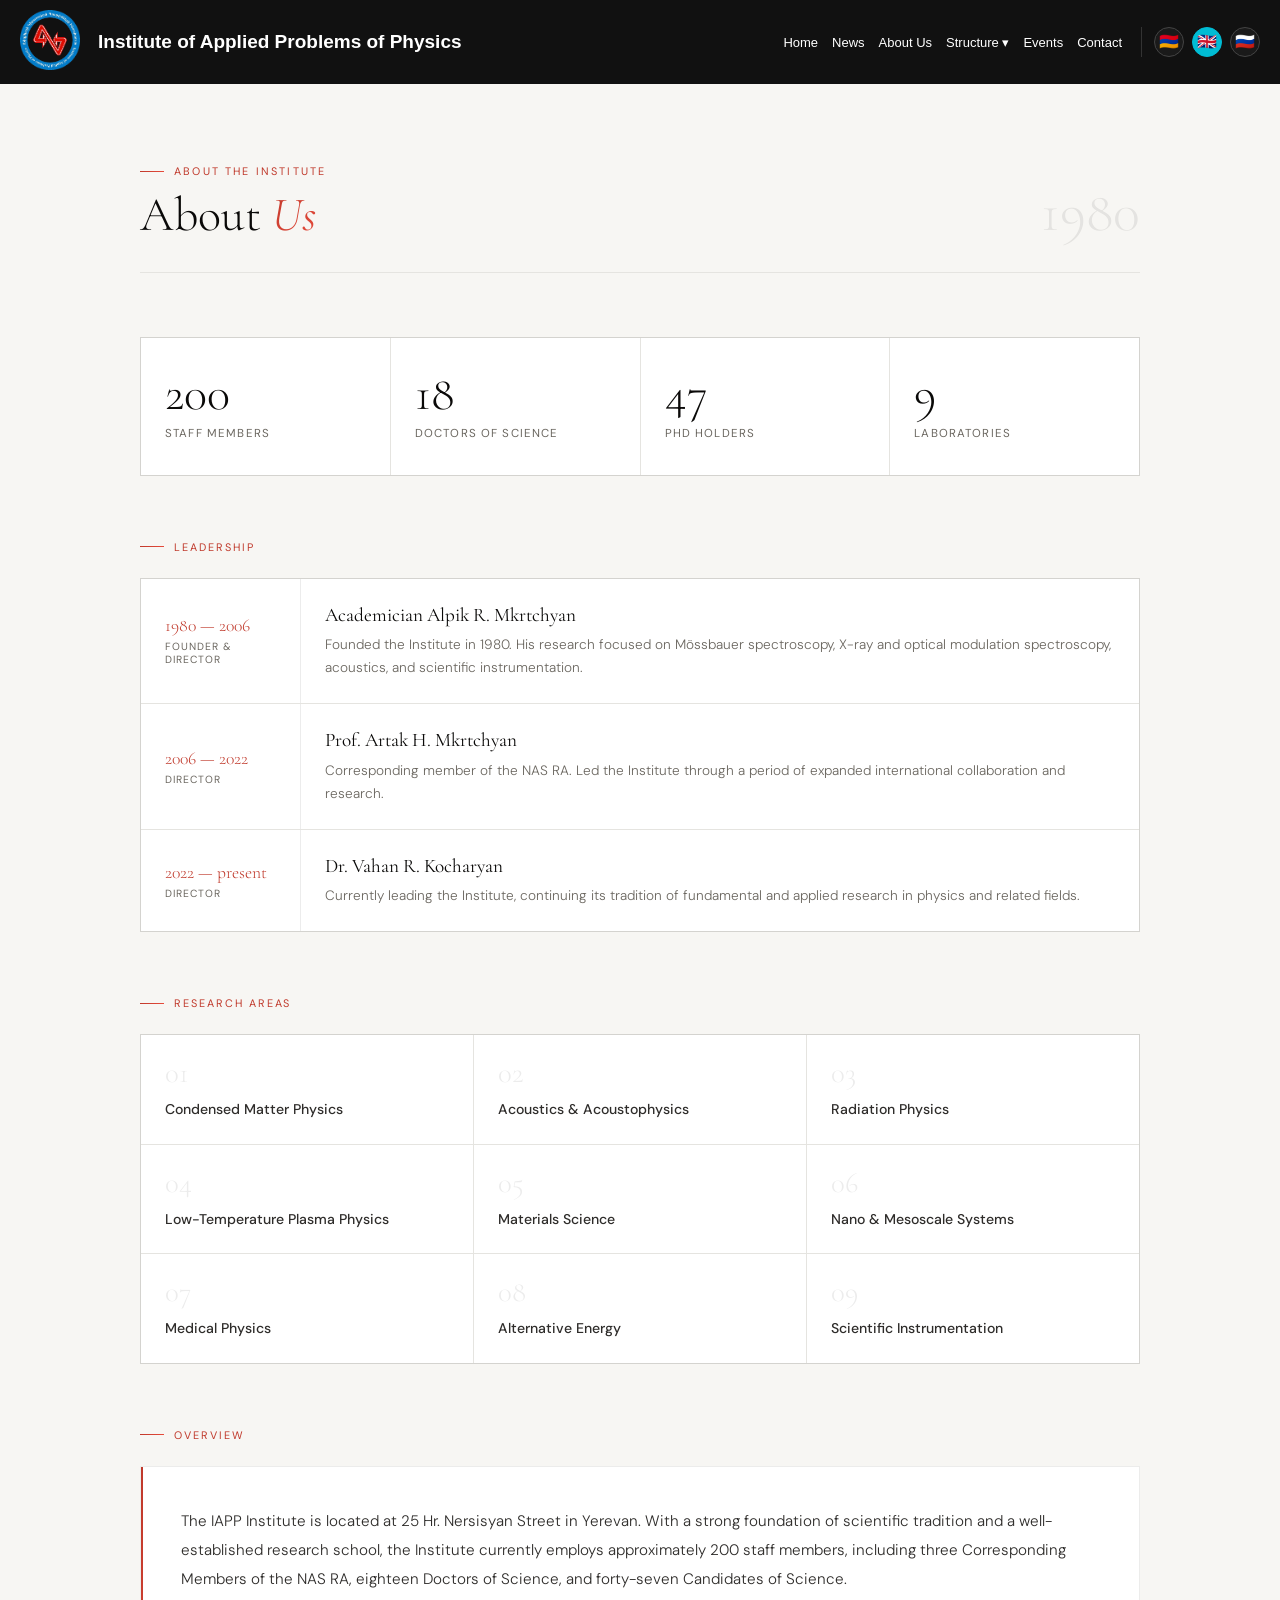
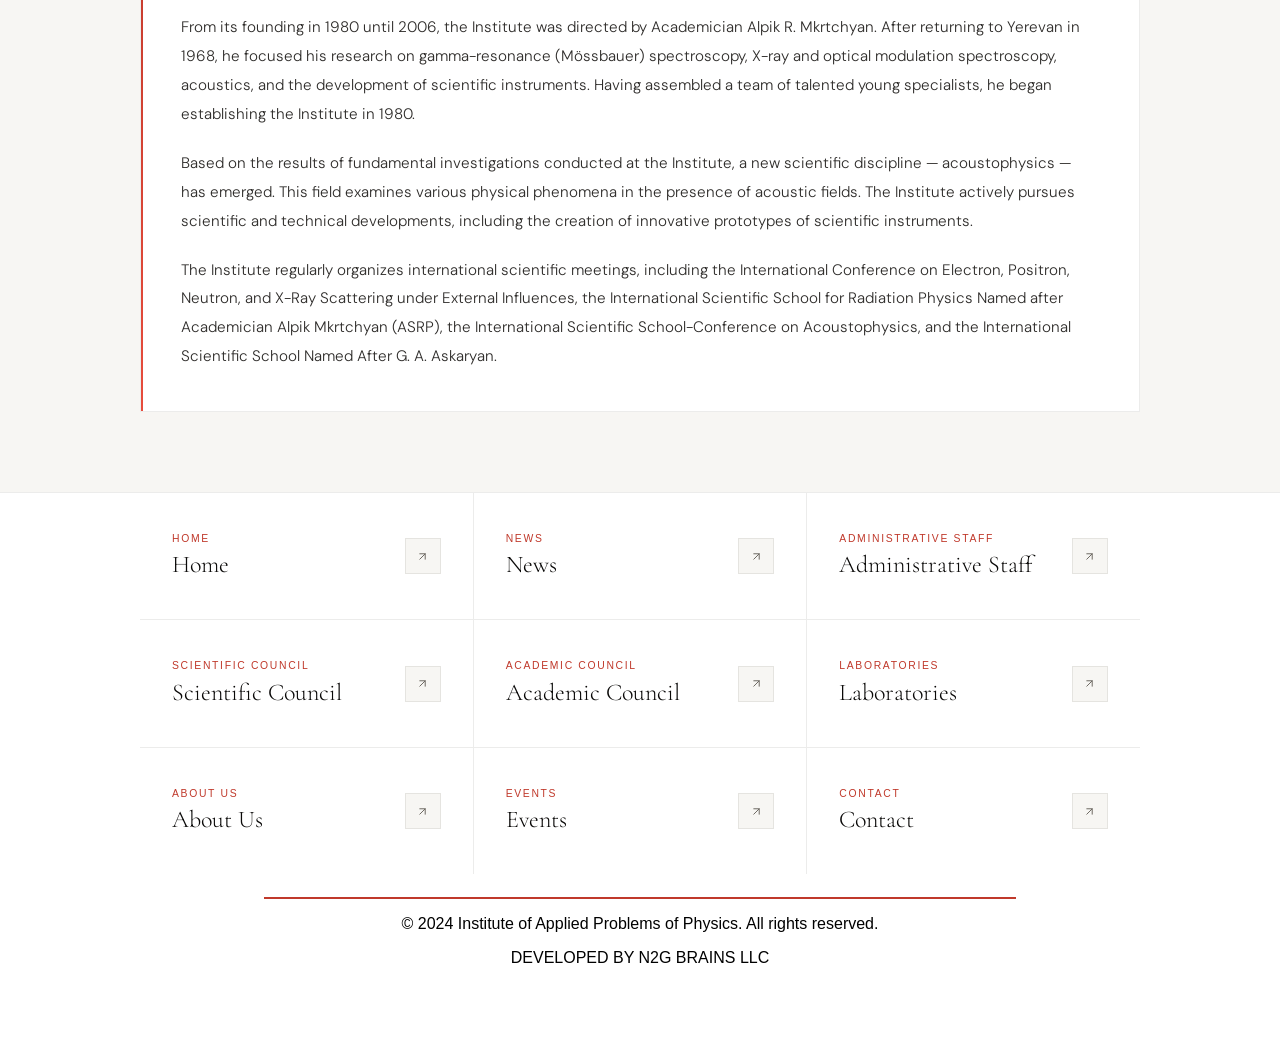
==== about/about.html @ 4bda1616 "Initial project import Made-with: Cursor" ====
<!DOCTYPE html>
<html lang="en">
<head>
    <script defer src="../menu.js"></script>
    <link rel="stylesheet" href="../menu.css">
    <link rel="stylesheet" href="about.css">
    <meta charset="UTF-8">
    <meta name="viewport" content="width=device-width, initial-scale=1.0">
    <meta name="description" content="About the Institute of Applied Problems of Physics: mission, leadership, research areas, and institutional overview.">
    <title>IAPP NAS RA | About</title>
</head>
<body>
    <header class="header">
    <div class="logo"><img src="../logos/logo.png" alt=""></div>
    <h2>Institute of Applied Problems of Physics</h2>
    <div class="menu-toggle" id="menu-toggle">☰</div>

    <nav class="nav" id="nav">
        <a href="../index.html">Home</a>
        <a href="../news/news.html">News</a>
        <a href="#">About Us</a>

        <div class="dropdown">
            <button class="dropbtn">Structure ▾</button>
            <div class="dropdown-content">
                <a href="../pages/admin/admin.html">Administrative Staff</a>
                <a href="../pages/council/council.html">Scientific Council</a>
                <a href="../pages/academic/academic.html">Academic Council</a>
                <a href="../pages/labs/labs.html">Laboratories</a>
            </div>
        </div>

        <a href="../events/events.html">Events</a>
        <a href="../contact/contact.html">Contact</a>
    </nav>
</header>
<div class="margin-fix">
    
</div>

<section class="about-section">
  <div class="about-inner">

    <div class="a-head">
      <div>
        <div class="a-eyebrow"><span>About the Institute</span></div>
        <h1 class="a-title">About <em>Us</em></h1>
      </div>
      <span class="a-founded">1980</span>
    </div>

    <!-- Stats -->
    <div class="a-stats">
      <div class="a-stat">
        <span class="a-stat-num">200</span>
        <span class="a-stat-label">Staff members</span>
      </div>
      <div class="a-stat">
        <span class="a-stat-num">18</span>
        <span class="a-stat-label">Doctors of Science</span>
      </div>
      <div class="a-stat">
        <span class="a-stat-num">47</span>
        <span class="a-stat-label">PhD holders</span>
      </div>
      <div class="a-stat">
        <span class="a-stat-num">9</span>
        <span class="a-stat-label">Laboratories</span>
      </div>
    </div>

    <!-- Timeline -->
    <p class="a-section-label">Leadership</p>
    <div class="a-timeline">
      <div class="a-titem">
        <div class="a-tdate">
          <span class="a-tyears">1980 — 2006</span>
          <span class="a-trole">Founder & Director</span>
        </div>
        <div class="a-tbody">
          <p class="a-tname">Academician Alpik R. Mkrtchyan</p>
          <p class="a-tdesc">Founded the Institute in 1980. His research focused on Mössbauer spectroscopy, X-ray and optical modulation spectroscopy, acoustics, and scientific instrumentation.</p>
        </div>
      </div>
      <div class="a-titem">
        <div class="a-tdate">
          <span class="a-tyears">2006 — 2022</span>
          <span class="a-trole">Director</span>
        </div>
        <div class="a-tbody">
          <p class="a-tname">Prof. Artak H. Mkrtchyan</p>
          <p class="a-tdesc">Corresponding member of the NAS RA. Led the Institute through a period of expanded international collaboration and research.</p>
        </div>
      </div>
      <div class="a-titem">
        <div class="a-tdate">
          <span class="a-tyears">2022 — present</span>
          <span class="a-trole">Director</span>
        </div>
        <div class="a-tbody">
          <p class="a-tname">Dr. Vahan R. Kocharyan</p>
          <p class="a-tdesc">Currently leading the Institute, continuing its tradition of fundamental and applied research in physics and related fields.</p>
        </div>
      </div>
    </div>

    <!-- Research areas -->
    <p class="a-section-label">Research Areas</p>
    <div class="a-research">
      <div class="a-ritem">
        <span class="a-rnum">01</span>
        <p class="a-rname">Condensed Matter Physics</p>
      </div>
      <div class="a-ritem">
        <span class="a-rnum">02</span>
        <p class="a-rname">Acoustics & Acoustophysics</p>
      </div>
      <div class="a-ritem">
        <span class="a-rnum">03</span>
        <p class="a-rname">Radiation Physics</p>
      </div>
      <div class="a-ritem">
        <span class="a-rnum">04</span>
        <p class="a-rname">Low-Temperature Plasma Physics</p>
      </div>
      <div class="a-ritem">
        <span class="a-rnum">05</span>
        <p class="a-rname">Materials Science</p>
      </div>
      <div class="a-ritem">
        <span class="a-rnum">06</span>
        <p class="a-rname">Nano & Mesoscale Systems</p>
      </div>
      <div class="a-ritem">
        <span class="a-rnum">07</span>
        <p class="a-rname">Medical Physics</p>
      </div>
      <div class="a-ritem">
        <span class="a-rnum">08</span>
        <p class="a-rname">Alternative Energy</p>
      </div>
      <div class="a-ritem">
        <span class="a-rnum">09</span>
        <p class="a-rname">Scientific Instrumentation</p>
      </div>
    </div>

    <!-- Text -->
    <p class="a-section-label">Overview</p>
    <div class="a-text-block">
      <p class="a-text">The IAPP Institute is located at 25 Hr. Nersisyan Street in Yerevan. With a strong foundation of scientific tradition and a well-established research school, the Institute currently employs approximately 200 staff members, including three Corresponding Members of the NAS RA, eighteen Doctors of Science, and forty-seven Candidates of Science.</p>
      <p class="a-text">From its founding in 1980 until 2006, the Institute was directed by Academician Alpik R. Mkrtchyan. After returning to Yerevan in 1968, he focused his research on gamma-resonance (Mössbauer) spectroscopy, X-ray and optical modulation spectroscopy, acoustics, and the development of scientific instruments. Having assembled a team of talented young specialists, he began establishing the Institute in 1980.</p>
      <p class="a-text">Based on the results of fundamental investigations conducted at the Institute, a new scientific discipline — acoustophysics — has emerged. This field examines various physical phenomena in the presence of acoustic fields. The Institute actively pursues scientific and technical developments, including the creation of innovative prototypes of scientific instruments.</p>
      <p class="a-text">The Institute regularly organizes international scientific meetings, including the International Conference on Electron, Positron, Neutron, and X-Ray Scattering under External Influences, the International Scientific School for Radiation Physics Named after Academician Alpik Mkrtchyan (ASRP), the International Scientific School-Conference on Acoustophysics, and the International Scientific School Named After G. A. Askaryan.</p>
    </div>

  </div>
</section>

 <div class="h-links" style="margin-bottom: 5px;">
        <div class="h-links-inner">
             <a class="h-link-item" href="../index.html">
                <div>
                    <span class="h-link-label">Main page</span>
                    <span class="h-link-name">Home</span>
                </div>
                <div class="h-link-arrow">
                    <svg viewBox="0 0 24 24">
                        <line x1="7" y1="17" x2="17" y2="7" />
                        <polyline points="7 7 17 7 17 17" />
                    </svg>
                </div>
            </a>
            <a class="h-link-item" href="../news/news.html">
                <div>
                    <span class="h-link-label">Latest news</span>
                    <span class="h-link-name">News</span>
                </div>
                <div class="h-link-arrow">
                    <svg viewBox="0 0 24 24">
                        <line x1="7" y1="17" x2="17" y2="7" />
                        <polyline points="7 7 17 7 17 17" />
                    </svg>
                </div>
            </a>
             <a class="h-link-item" href="../pages/admin/admin.html">
                <div>
                    <span class="h-link-label">Admin Staff</span>
                    <span class="h-link-name">Administration</span>
                </div>
                <div class="h-link-arrow">
                    <svg viewBox="0 0 24 24">
                        <line x1="7" y1="17" x2="17" y2="7" />
                        <polyline points="7 7 17 7 17 17" />
                    </svg>
                </div>
            </a>
             <a class="h-link-item" href="../pages/council/council.html">
                <div>
                    <span class="h-link-label">Scientific Council</span>
                    <span class="h-link-name">Council</span>
                </div>
                <div class="h-link-arrow">
                    <svg viewBox="0 0 24 24">
                        <line x1="7" y1="17" x2="17" y2="7" />
                        <polyline points="7 7 17 7 17 17" />
                    </svg>
                </div>
            </a>
             <a class="h-link-item" href="../pages/academic/academic.html">
                <div>
                    <span class="h-link-label">Academic Council</span>
                    <span class="h-link-name">Academic</span>
                </div>
                <div class="h-link-arrow">
                    <svg viewBox="0 0 24 24">
                        <line x1="7" y1="17" x2="17" y2="7" />
                        <polyline points="7 7 17 7 17 17" />
                    </svg>
                </div>
            </a>
            <a class="h-link-item" href="../pages/labs/labs.html">
                <div>
                    <span class="h-link-label">Our Labs</span>
                    <span class="h-link-name">Laboratories</span>
                </div>
                <div class="h-link-arrow">
                    <svg viewBox="0 0 24 24">
                        <line x1="7" y1="17" x2="17" y2="7" />
                        <polyline points="7 7 17 7 17 17" />
                    </svg>
                </div>
            </a>
            <a class="h-link-item" href="./about.html">
                <div>
                    <span class="h-link-label">Learn more</span>
                    <span class="h-link-name">About Us</span>
                </div>
                <div class="h-link-arrow">
                    <svg viewBox="0 0 24 24">
                        <line x1="7" y1="17" x2="17" y2="7" />
                        <polyline points="7 7 17 7 17 17" />
                    </svg>
                </div>
            </a>
            <a class="h-link-item" href="../events/events.html">
                <div>
                    <span class="h-link-label">Upcoming</span>
                    <span class="h-link-name">Events</span>
                </div>
                <div class="h-link-arrow">
                    <svg viewBox="0 0 24 24">
                        <line x1="7" y1="17" x2="17" y2="7" />
                        <polyline points="7 7 17 7 17 17" />
                    </svg>
                </div>
            </a>
            <a class="h-link-item" href="../contact/contact.html">
                <div>
                    <span class="h-link-label">Get in touch</span>
                    <span class="h-link-name">Contact</span>
                </div>
                <div class="h-link-arrow">
                    <svg viewBox="0 0 24 24">
                        <line x1="7" y1="17" x2="17" y2="7" />
                        <polyline points="7 7 17 7 17 17" />
                    </svg>
                </div>
            </a>
        </div>
    </div>

      <section class="footer-card">
        <div class="red-line"></div>
        <p>© 2024 Institute of Applied Problems of Physics. All rights reserved.</p>
        <p>DEVELOPED BY N2G BRAINS LLC</p>
    </section>
</body>
</html>
---- menu.css ----
* {
    margin: 0;
    padding: 0;
    box-sizing: border-box;
}

body {
    font-family: Arial, sans-serif;
    overflow-x: hidden;
}

.header {
    display: flex;
    align-items: center;
    justify-content: space-between;
    flex-wrap: nowrap;
    background: #111;
    color: white;
    padding: 10px 20px;
    width: 100%;
    position: fixed;
    top: 0;
    z-index: 1000;
}


.logo {
    display: flex;
    align-items: center;
    gap: 10px;
}

.logo img {
    height: 60px;
}

.logo h1 {
    font-size: 18px;
    max-width: 400px;
}

.header h2 {
    margin: 0 18px;
    font-size: 19px;
    line-height: 1.15;
    font-weight: 700;
    flex: 1 1 auto;
    min-width: 0;
    white-space: normal;
    overflow-wrap: anywhere;
    word-break: break-word;
}


.nav {
    display: flex;
    align-items: center;
    justify-content: flex-end;
    flex-shrink: 0;
}

.nav a, .dropbtn {
    color: white;
    text-decoration: none;
    margin: 0 7px;
    padding: 10px 0;
    background: none;
    border: none;
    cursor: pointer;
    font-size: 13px;
    white-space: nowrap;
}

@media (max-width: 1200px) and (min-width: 901px) {
    .header {
        gap: 10px;
    }

    .header h2 {
        font-size: 16px;
        margin: 0 10px;
    }

    .nav {
        flex-wrap: wrap;
        row-gap: 2px;
    }

    .nav a, .dropbtn {
        margin: 0 5px;
        font-size: 12px;
        padding: 8px 0;
    }

    .lang-switcher {
        margin-left: 8px;
        padding-left: 8px;
        gap: 6px;
    }

    .lang-btn {
        width: 28px;
        height: 28px;
        font-size: 14px;
    }
}

.nav a:hover, .dropbtn:hover {
    color: #00bcd4;
}

.lang-switcher {
    display: flex;
    align-items: center;
    gap: 8px;
    margin-left: 12px;
    padding-left: 12px;
    border-left: 1px solid #333;
}

.lang-btn {
    width: 30px;
    height: 30px;
    border-radius: 50%;
    border: 1px solid #444;
    background: #1a1a1a;
    color: #fff;
    display: inline-flex;
    align-items: center;
    justify-content: center;
    font-size: 16px;
    line-height: 1;
    cursor: pointer;
    transition: transform 0.15s ease, border-color 0.15s ease, background 0.15s ease;
}

.lang-btn:hover {
    transform: translateY(-1px);
    border-color: #00bcd4;
}

.lang-btn.active {
    background: #00bcd4;
    border-color: #00bcd4;
}


.dropdown {
    position: relative;
}


.dropdown-content {
    display: none;
    position: absolute;
    top: 100%; /* առանց gap */
    left: 0;
    background: #222;
    min-width: 200px;
    z-index: 999;
    border-radius: 4px;
    overflow: hidden;
}


.dropdown-content a {
    display: block;
    padding: 12px 15px;
    transition: 0.2s;
}

.dropdown-content a:hover {
    background: #333;
}


.dropdown:hover .dropdown-content,
.dropdown:focus-within .dropdown-content,
.dropdown.open .dropdown-content,
.dropdown-content:hover {
    display: block;
}

.dropdown::after {
    content: "";
    position: absolute;
    top: 100%;
    left: 0;
    width: 100%;
    height: 10px;
    pointer-events: none;
}

@media (max-width: 1200px) and (min-width: 901px) {
    .dropdown-content {
        top: calc(100% - 2px);
    }
}


.menu-toggle {
    display: none;
    font-size: 26px;
    cursor: pointer;
}


@media (max-width: 900px) {

    .header {
        flex-direction: column;
        align-items: flex-start;
        flex-wrap: wrap;
    }

    .logo {
        width: 100%;
        justify-content: space-between;
    }

    .logo h1 {
        font-size: 14px;
    }

    .header h2 {
        margin: 8px 0 0;
        width: 100%;
        font-size: 18px;
        white-space: normal;
        overflow: visible;
        text-overflow: initial;
    }

    .menu-toggle {
        display: block;
        margin-top: 10px;
    }

    .nav {
        display: none;
        flex-direction: column;
        width: 100%;
        background: #111;
        align-items: stretch;
    }

    .nav.active {
        display: flex;
    }

    .nav a {
        width: 100%;
        padding: 15px;
        border-top: 1px solid #333;
        margin: 0;
    }

    .lang-switcher {
        margin: 8px 0 12px;
        padding: 10px 15px 0;
        border-left: none;
        border-top: 1px solid #333;
        width: 100%;
        justify-content: flex-start;
    }

    .dropdown:hover .dropdown-content {
  display: block;
}

    .dropdown .dropdown-content {
        position: static;
        width: 100%;
        min-width: 0;
        border-radius: 0;
    }

    .dropdown {
        width: 100%;
        margin: 0;
        padding: 0;
    }

    .dropdown .dropbtn {
        display: block;
        width: 100%;
        text-align: left;
        padding: 15px;
        margin: 0;
        border-top: 1px solid #333;
        box-sizing: border-box;
        justify-content: flex-start;
        padding-left: 15px;
    }

    .dropdown-content a {
        margin: 0;
        padding: 12px 15px;
        box-sizing: border-box;
    }

    .dropdown.open .dropbtn {
        color: #00bcd4;
    }

    .dropdown::after {
        display: none;
    }
}


section {
    padding: 40px;
}

h1 {
    font-size: 28px;
}


:root {
  --white: #ffffff;
  --border: #e5e5e5;
  --red: #c0392b;
  --red-2: #e74c3c;
  --ink: #222;
  --ink-muted: #777;
  --bg: #fafafa;
}


.h-links {
  background: var(--white);
  border-top: 1px solid var(--border);
  padding: 0 2rem;
}

.h-links-inner {
  max-width: 1000px;
  margin: 0 auto;
  display: grid;
  grid-template-columns: repeat(3, 1fr);
  gap: 1px;
  background: var(--border);
}

.h-link-item {
  background: var(--white);
  padding: 2.5rem 2rem;
  text-decoration: none;
  display: flex;
  align-items: center;
  justify-content: space-between;
  position: relative;
  overflow: hidden;
  transition: background 0.2s;
}

.h-link-item:hover { background: #fdfcfc; }

.h-link-item::before {
  content: '';
  position: absolute;
  bottom: 0;
  left: 0;
  right: 0;
  height: 2px;
  background: linear-gradient(90deg, var(--red), var(--red-2));
  transform: scaleX(0);
  transform-origin: left;
  transition: transform 0.35s cubic-bezier(0.4,0,0.2,1);
}

.h-link-item:hover::before { transform: scaleX(1); }

.h-link-label {
  font-size: 0.65rem;
  letter-spacing: 0.16em;
  text-transform: uppercase;
  color: var(--red);
  display: block;
  margin-bottom: 0.4rem;
}

.h-link-name {
  font-family: 'Cormorant Garamond', serif;
  font-size: 1.5rem;
  font-weight: 300;
  color: var(--ink);
}

.h-link-arrow {
  width: 36px;
  height: 36px;
  border: 1px solid var(--border);
  display: flex;
  align-items: center;
  justify-content: center;
  flex-shrink: 0;
  transition: all 0.2s;
  background: var(--bg);
}

.h-link-arrow svg {
  width: 13px;
  height: 13px;
  stroke: var(--ink-muted);
  fill: none;
  stroke-width: 1.8;
  stroke-linecap: round;
  stroke-linejoin: round;
  transition: all 0.2s;
}

.h-link-item:hover .h-link-arrow {
  border-color: rgba(192,57,43,0.3);
  background: rgba(192,57,43,0.05);
}

.h-link-item:hover .h-link-arrow svg {
  stroke: var(--red);
  transform: translate(2px, -2px);
}

@media (max-width: 750px) {
  .h-hero { height: 80vh; }
  .h-hero-content { padding: 2.5rem 1.5rem; }
  .h-stats { grid-template-columns: repeat(2, 1fr); }
  .h-news { padding: 3rem 1.25rem; }
  .h-news-grid { grid-template-columns: 1fr; }
  .h-links { padding: 0 1.25rem; }
  .h-links-inner { grid-template-columns: 1fr; }
  .h-section-head { flex-direction: column; align-items: flex-start; gap: 0.75rem; }
}


.footer-card {
    width: 60%;
    height: 5vh;
    margin: 12px 0 120px 20% !important;
    padding: 8px;
}

.footer-card .red-line {
    height: 2px;
    background-color: #c0392b;
    margin: 3px 0;
}

.footer-card p {
    margin: 16px 0;
    text-align: center;
}

img,
video {
    max-width: 100%;
    height: auto;
}

@media (max-width: 900px) {
    .footer-card {
        width: calc(100% - 2rem);
        height: auto;
        margin: 12px 1rem 80px !important;
        padding: 8px 4px;
    }
}
---- about/about.css ----
@import url('https://fonts.googleapis.com/css2?family=Cormorant+Garamond:ital,wght@0,300;0,500;1,300&family=DM+Sans:wght@300;400;500&display=swap');

*, *::before, *::after { box-sizing: border-box; margin: 0; padding: 0; }

:root {
  --bg: #f7f6f3;
  --white: #ffffff;
  --ink: #0a0908;
  --ink-soft: #2e2c2a;
  --ink-muted: #6b6760;
  --red: #c0392b;
  --red-2: #e74c3c;
  --border: rgba(15,14,12,0.08);
}

.about-section {
  font-family: 'DM Sans', sans-serif;
  background: var(--bg);
  min-height: calc(100vh - 60px);
  padding: 5rem 2rem;
}

.about-inner {
  max-width: 1000px;
  margin: 0 auto;
}

/* ── header ── */
.a-head {
  display: flex;
  align-items: flex-end;
  justify-content: space-between;
  gap: 2rem;
  margin-bottom: 4rem;
  padding-bottom: 2rem;
  border-bottom: 1px solid var(--border);
}

.a-eyebrow {
  display: flex;
  align-items: center;
  gap: 10px;
  margin-bottom: 0.75rem;
}

.a-eyebrow::before {
  content: '';
  width: 24px;
  height: 1px;
  background: linear-gradient(90deg, var(--red), var(--red-2));
  display: block;
}

.a-eyebrow span {
  font-size: 0.68rem;
  letter-spacing: 0.2em;
  text-transform: uppercase;
  color: var(--red);
}

.a-title {
  font-family: 'Cormorant Garamond', serif;
  font-size: clamp(2rem, 4vw, 3rem);
  font-weight: 300;
  color: var(--ink);
  line-height: 1.05;
}

.a-title em {
  font-style: italic;
  background: linear-gradient(135deg, var(--red), var(--red-2));
  -webkit-background-clip: text;
  -webkit-text-fill-color: transparent;
  background-clip: text;
}

.a-founded {
  font-family: 'Cormorant Garamond', serif;
  font-size: 3.5rem;
  font-weight: 300;
  color: rgba(15,14,12,0.08);
  line-height: 1;
  white-space: nowrap;
}

/* ── stats ── */
.a-stats {
  display: grid;
  grid-template-columns: repeat(4, 1fr);
  gap: 1px;
  background: var(--border);
  border: 1px solid var(--border);
  margin-bottom: 4rem;
}

.a-stat {
  background: var(--white);
  padding: 2rem 1.5rem;
  position: relative;
  overflow: hidden;
  transition: background 0.2s;
}

.a-stat:hover { background: #fdfcfc; }

.a-stat::before {
  content: '';
  position: absolute;
  top: 0;
  left: 0;
  right: 0;
  height: 2px;
  background: linear-gradient(90deg, var(--red), var(--red-2));
  transform: scaleX(0);
  transform-origin: left;
  transition: transform 0.35s cubic-bezier(0.4,0,0.2,1);
}

.a-stat:hover::before { transform: scaleX(1); }

.a-stat-num {
  font-family: 'Cormorant Garamond', serif;
  font-size: 3rem;
  font-weight: 300;
  color: var(--ink);
  line-height: 1;
  margin-bottom: 0.5rem;
  display: block;
}

.a-stat-label {
  font-size: 0.72rem;
  letter-spacing: 0.1em;
  text-transform: uppercase;
  color: var(--ink-muted);
  font-weight: 400;
  line-height: 1.4;
  display: block;
}

/* ── timeline ── */
.a-section-label {
  font-size: 0.68rem;
  letter-spacing: 0.18em;
  text-transform: uppercase;
  color: var(--red);
  margin-bottom: 1.5rem;
  display: flex;
  align-items: center;
  gap: 10px;
}

.a-section-label::before {
  content: '';
  width: 24px;
  height: 1px;
  background: linear-gradient(90deg, var(--red), var(--red-2));
  display: block;
}

.a-timeline {
  display: flex;
  flex-direction: column;
  gap: 1px;
  background: var(--border);
  border: 1px solid var(--border);
  margin-bottom: 4rem;
}

.a-titem {
  background: var(--white);
  display: grid;
  grid-template-columns: 160px 1fr;
  gap: 0;
  position: relative;
  transition: background 0.2s;
}

.a-titem:hover { background: #fdfcfc; }

.a-titem::before {
  content: '';
  position: absolute;
  top: 0;
  left: 0;
  width: 2px;
  height: 100%;
  background: linear-gradient(180deg, var(--red), var(--red-2));
  transform: scaleY(0);
  transform-origin: top;
  transition: transform 0.3s cubic-bezier(0.4,0,0.2,1);
}

.a-titem:hover::before { transform: scaleY(1); }

.a-tdate {
  padding: 1.5rem;
  border-right: 1px solid var(--border);
  display: flex;
  flex-direction: column;
  justify-content: center;
}

.a-tyears {
  font-family: 'Cormorant Garamond', serif;
  font-size: 1.1rem;
  font-weight: 300;
  color: var(--red);
  display: block;
  margin-bottom: 0.25rem;
}

.a-trole {
  font-size: 0.65rem;
  letter-spacing: 0.1em;
  text-transform: uppercase;
  color: var(--ink-muted);
}

.a-tbody {
  padding: 1.5rem;
  display: flex;
  flex-direction: column;
  justify-content: center;
}

.a-tname {
  font-family: 'Cormorant Garamond', serif;
  font-size: 1.2rem;
  font-weight: 400;
  color: var(--ink);
  margin-bottom: 0.4rem;
}

.a-tdesc {
  font-size: 0.85rem;
  color: var(--ink-muted);
  line-height: 1.7;
  font-weight: 300;
}

/* ── research areas ── */
.a-research {
  display: grid;
  grid-template-columns: repeat(3, 1fr);
  gap: 1px;
  background: var(--border);
  border: 1px solid var(--border);
  margin-bottom: 4rem;
}

.a-ritem {
  background: var(--white);
  padding: 1.5rem;
  position: relative;
  overflow: hidden;
  transition: background 0.2s;
}

.a-ritem:hover { background: #fdfcfc; }

.a-ritem::before {
  content: '';
  position: absolute;
  top: 0;
  left: 0;
  right: 0;
  height: 2px;
  background: linear-gradient(90deg, var(--red), var(--red-2));
  transform: scaleX(0);
  transform-origin: left;
  transition: transform 0.3s cubic-bezier(0.4,0,0.2,1);
}

.a-ritem:hover::before { transform: scaleX(1); }

.a-rnum {
  font-family: 'Cormorant Garamond', serif;
  font-size: 1.8rem;
  font-weight: 300;
  color: rgba(15,14,12,0.08);
  line-height: 1;
  margin-bottom: 0.75rem;
  display: block;
  transition: color 0.25s;
}

.a-ritem:hover .a-rnum { color: rgba(192,57,43,0.12); }

.a-rname {
  font-size: 0.88rem;
  font-weight: 500;
  color: var(--ink-soft);
  line-height: 1.4;
}

/* ── about text ── */
.a-text-block {
  background: var(--white);
  border: 1px solid var(--border);
  padding: 2.5rem;
  position: relative;
}

.a-text-block::before {
  content: '';
  position: absolute;
  top: 0;
  left: 0;
  width: 2px;
  height: 100%;
  background: linear-gradient(180deg, var(--red), var(--red-2));
}

.a-text {
  font-size: 0.95rem;
  color: var(--ink-soft);
  line-height: 1.9;
  font-weight: 300;
}

.a-text + .a-text { margin-top: 1.25rem; }

/* ── responsive ── */
@media (max-width: 750px) {
  .about-section { padding: 3rem 1.25rem; }
  .a-head { flex-direction: column; align-items: flex-start; gap: 0.5rem; }
  .a-founded { font-size: 2.5rem; }
  .a-stats { grid-template-columns: repeat(2, 1fr); }
  .a-research { grid-template-columns: repeat(2, 1fr); }
  .a-titem { grid-template-columns: 120px 1fr; }
  .a-text-block { padding: 1.5rem; }
}

@media (max-width: 480px) {
  .a-stats { grid-template-columns: repeat(2, 1fr); }
  .a-research { grid-template-columns: 1fr; }
  .a-titem { grid-template-columns: 1fr; }
  .a-tdate { border-right: none; border-bottom: 1px solid var(--border); }
}
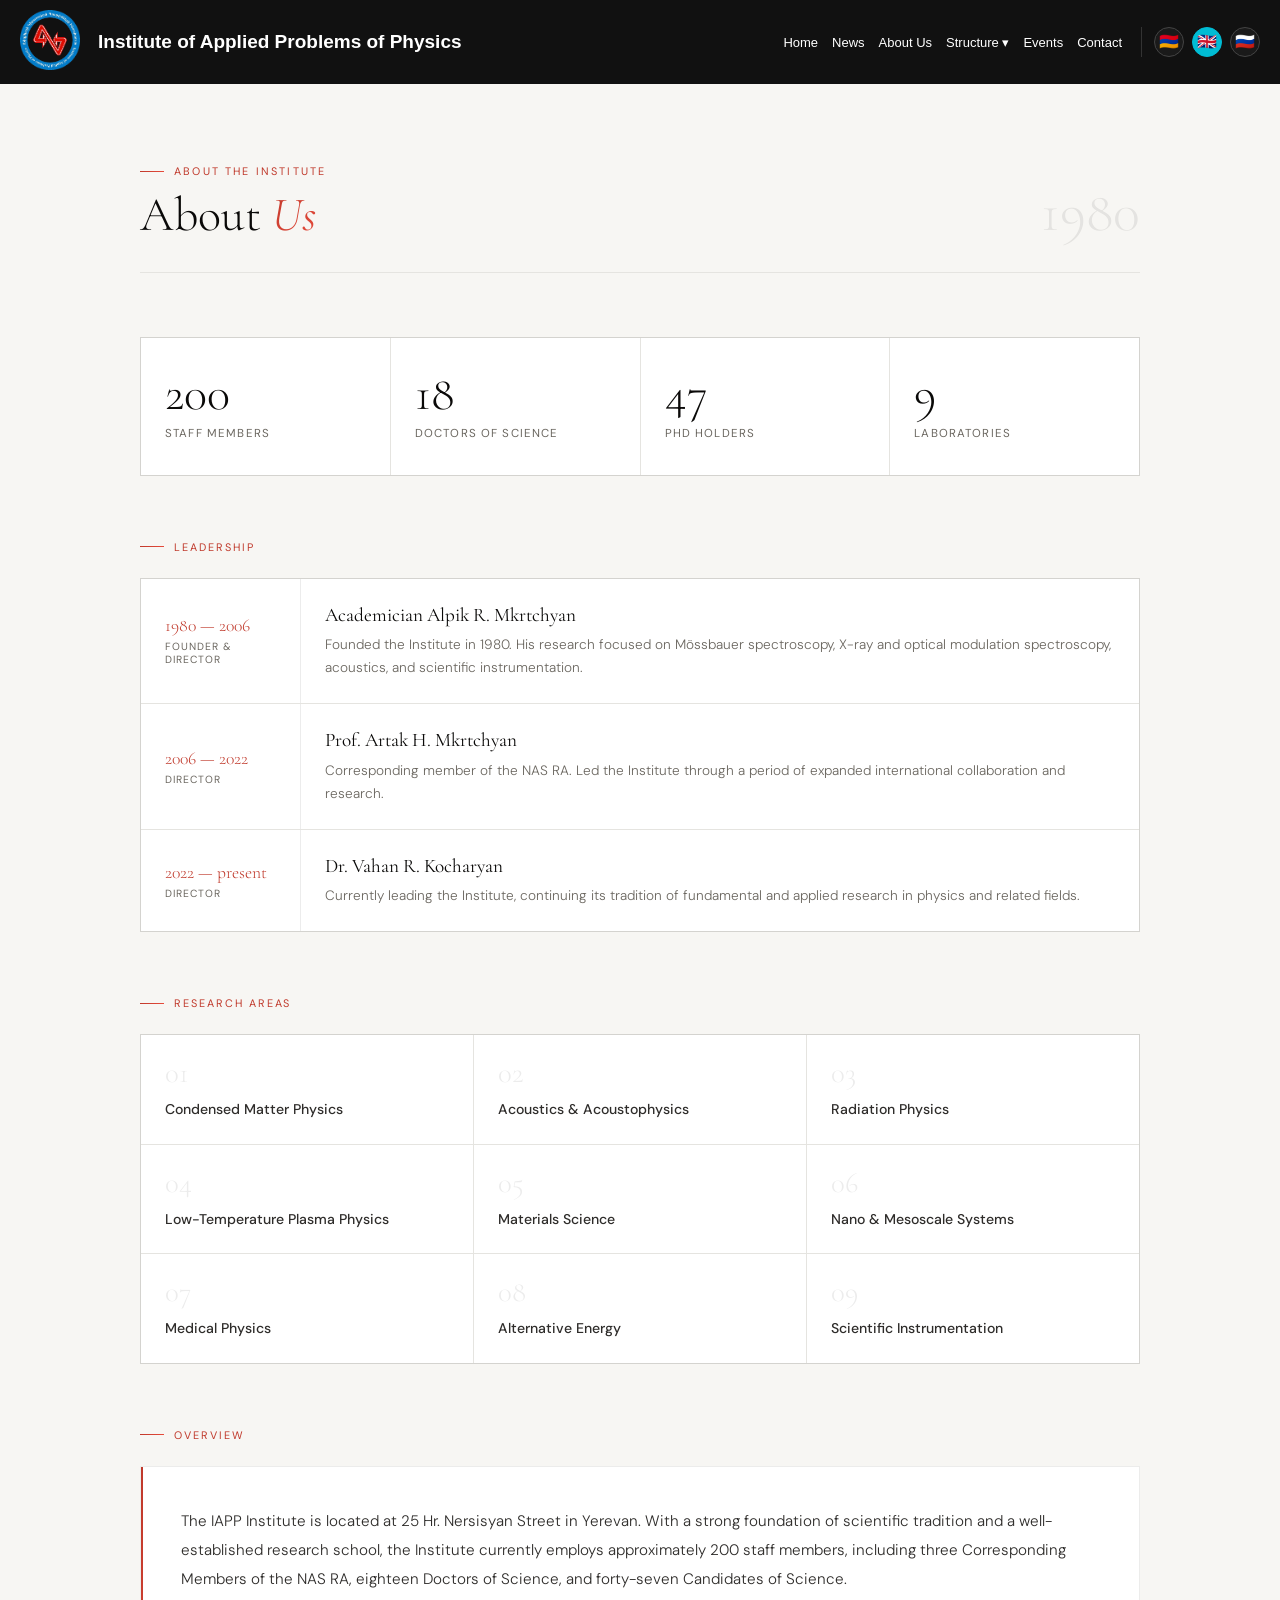
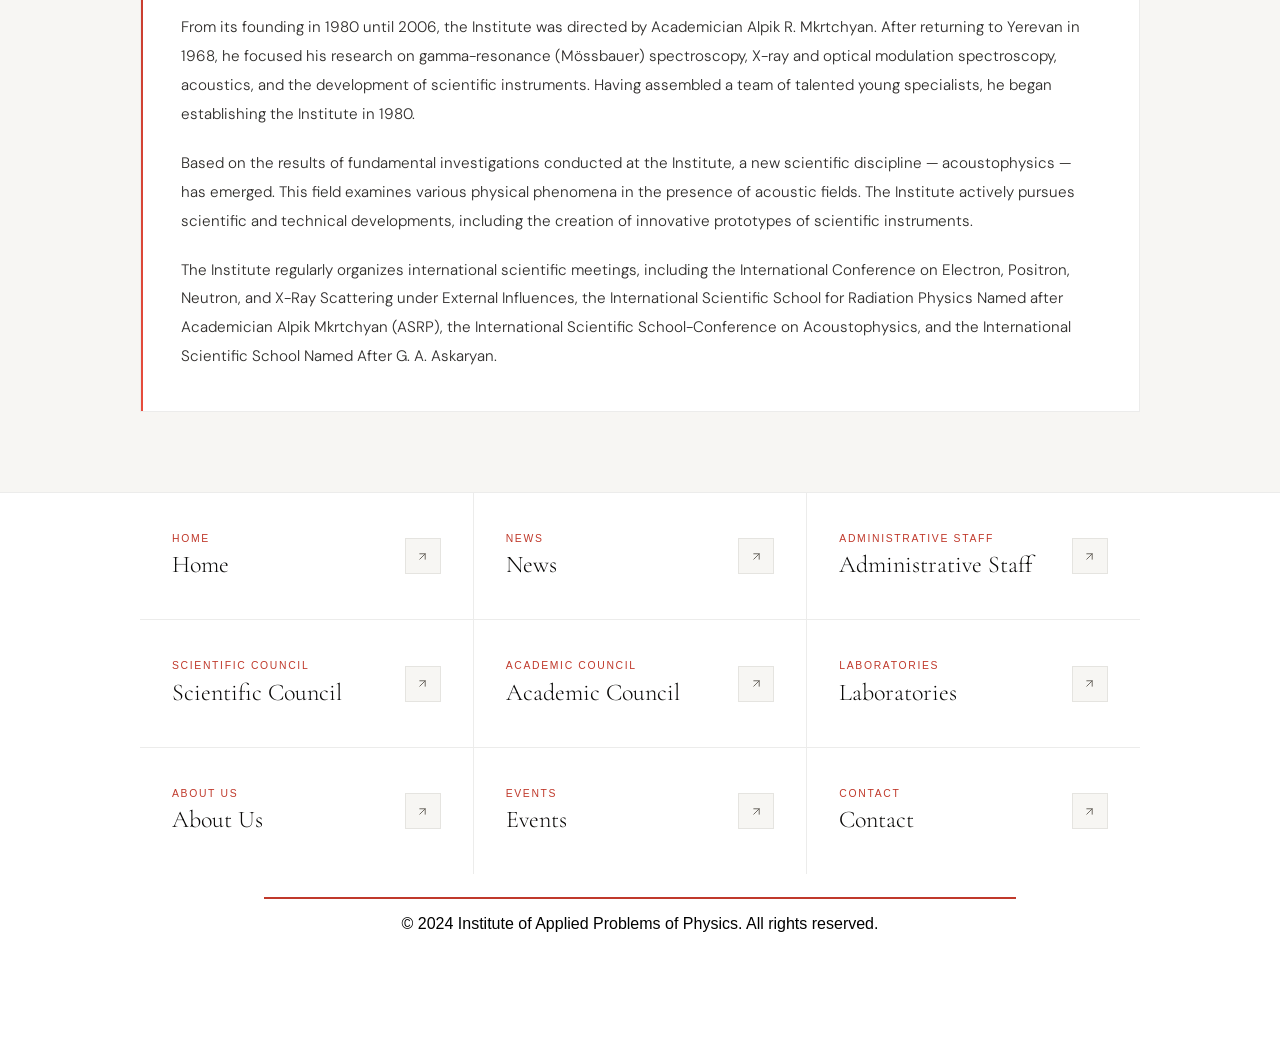
==== commit 00eab085: "Remove legacy developer credit from all page footers Made-with: Cursor" ====
--- a/about/about.html
+++ b/about/about.html
@@ -273,7 +273,6 @@
       <section class="footer-card">
         <div class="red-line"></div>
         <p>© 2024 Institute of Applied Problems of Physics. All rights reserved.</p>
-        <p>DEVELOPED BY N2G BRAINS LLC</p>
     </section>
 </body>
 </html>
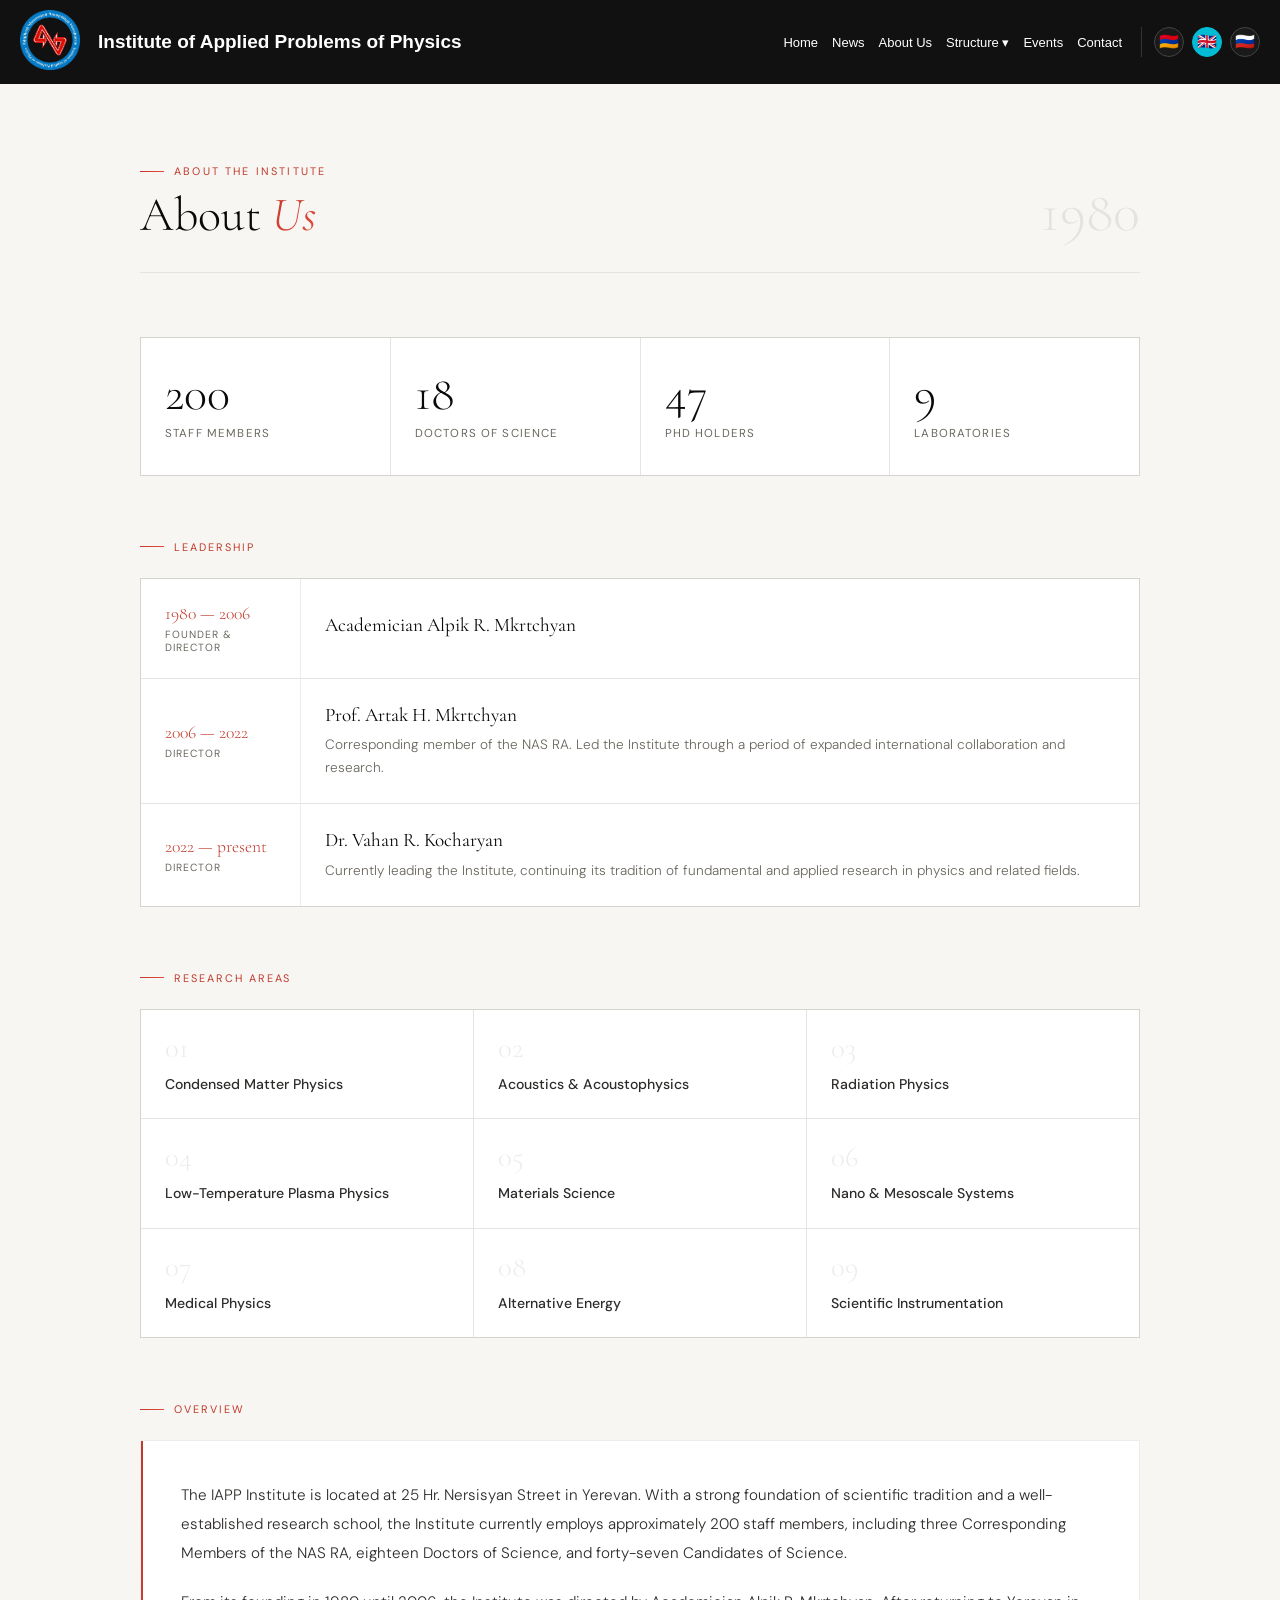
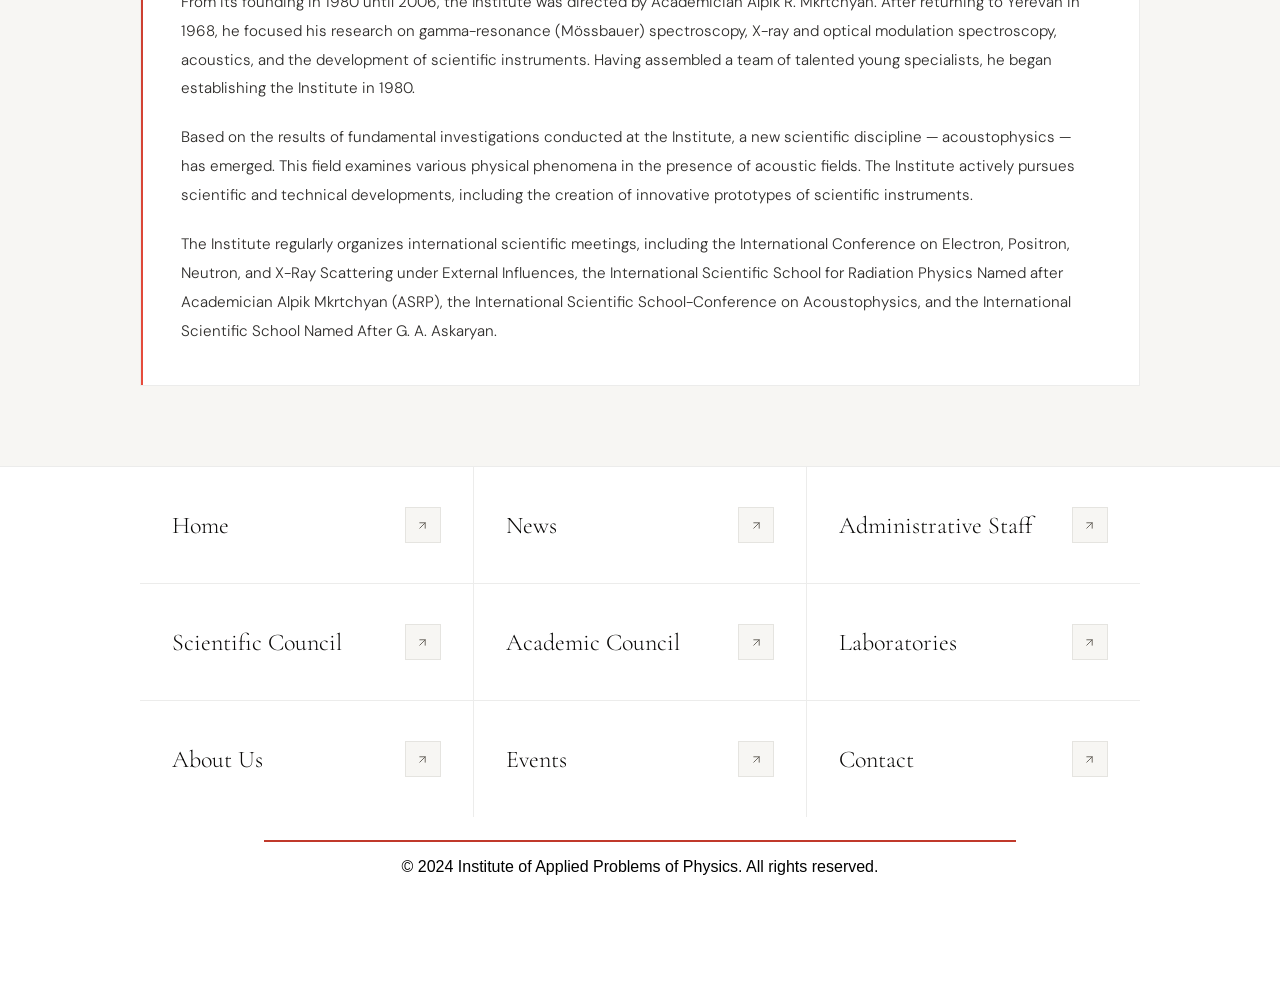
==== commit 80f7fb73: "Remove founder description from about timeline Made-with: Cursor" ====
--- a/about/about.html
+++ b/about/about.html
@@ -79,7 +79,6 @@
         </div>
         <div class="a-tbody">
           <p class="a-tname">Academician Alpik R. Mkrtchyan</p>
-          <p class="a-tdesc">Founded the Institute in 1980. His research focused on Mössbauer spectroscopy, X-ray and optical modulation spectroscopy, acoustics, and scientific instrumentation.</p>
         </div>
       </div>
       <div class="a-titem">
--- a/menu.css
+++ b/menu.css
@@ -383,6 +383,10 @@
   margin-bottom: 0.4rem;
 }
 
+.h-links .h-link-label {
+  display: none;
+}
+
 .h-link-name {
   font-family: 'Cormorant Garamond', serif;
   font-size: 1.5rem;
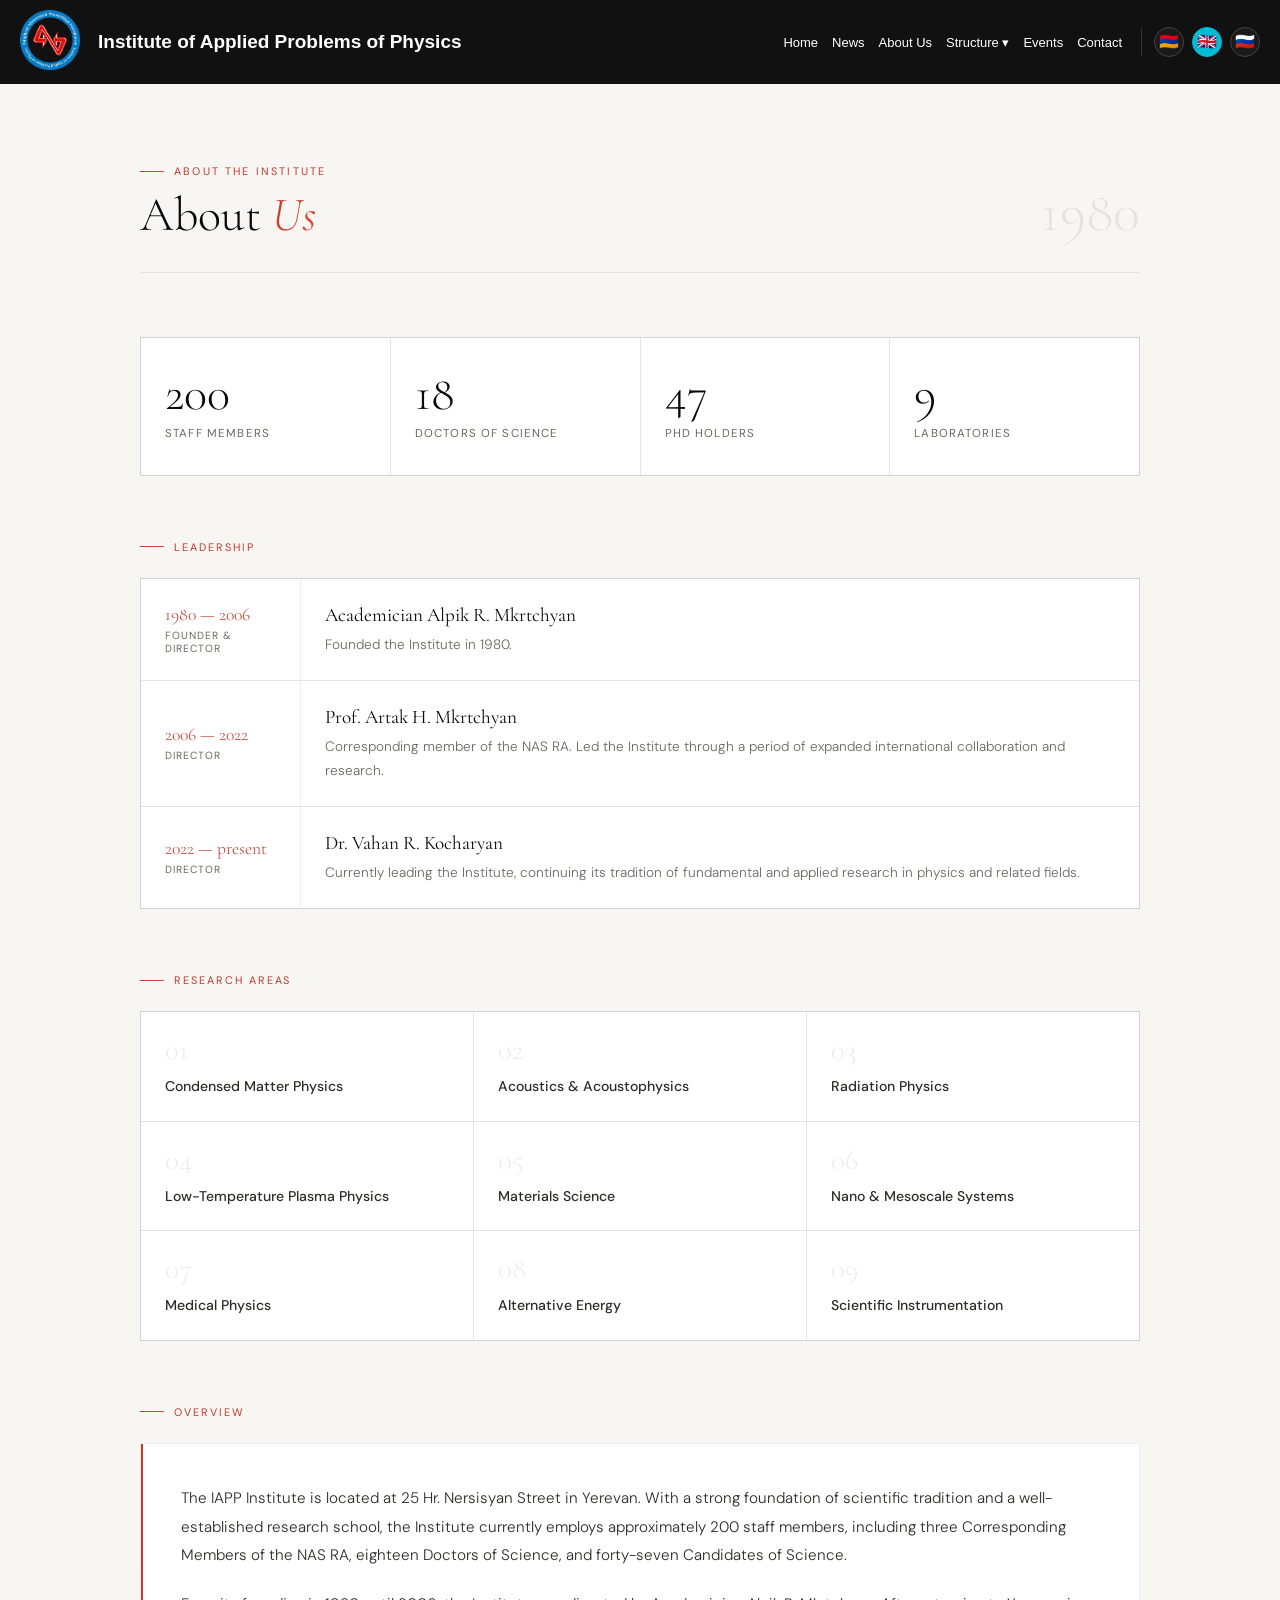
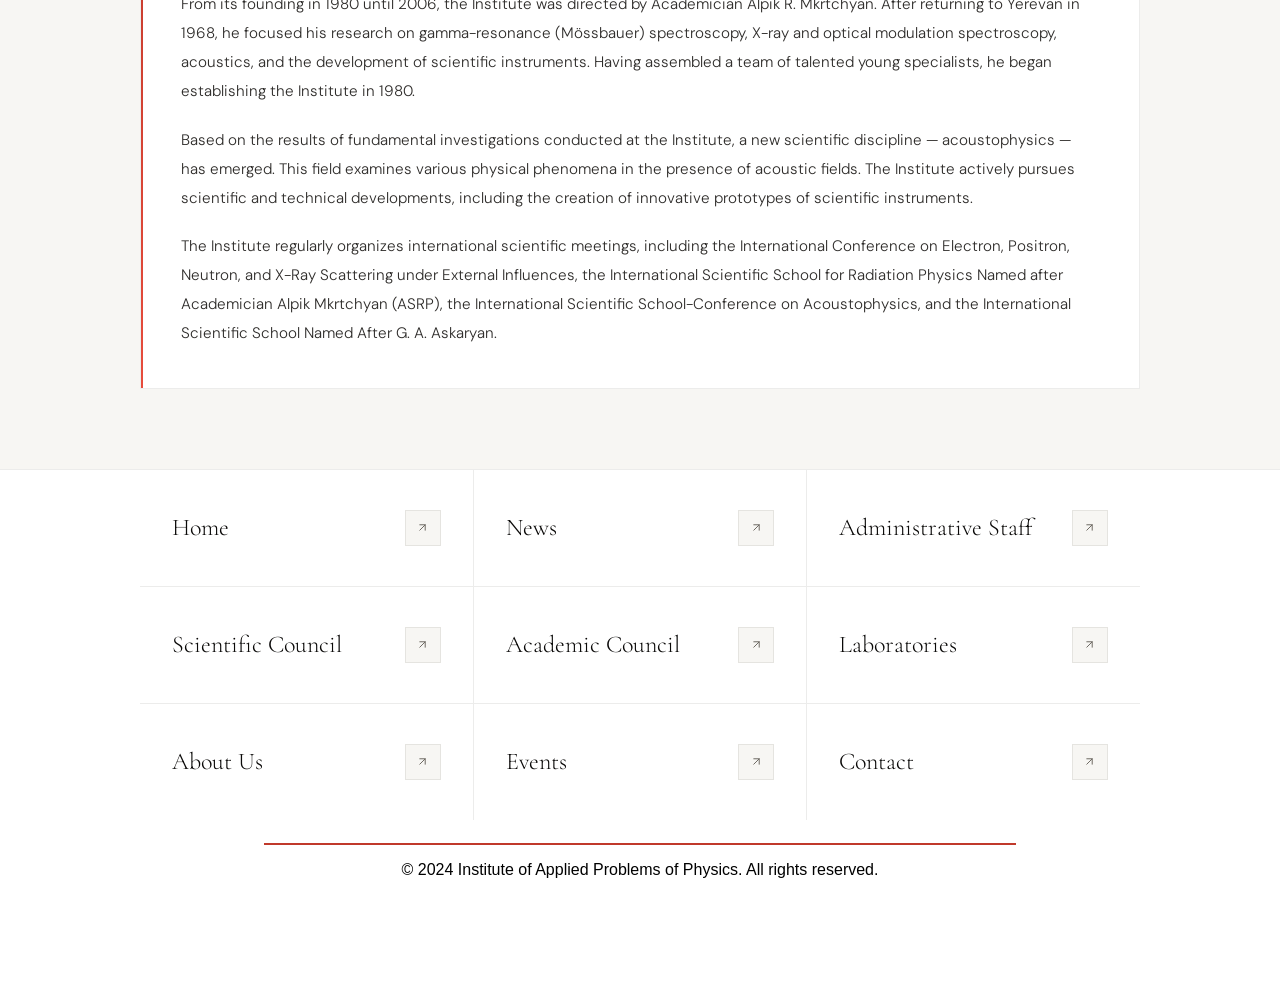
==== commit e29bf3c6: "Restore short founder sentence across languages Made-with: Cursor" ====
--- a/about/about.html
+++ b/about/about.html
@@ -79,6 +79,7 @@
         </div>
         <div class="a-tbody">
           <p class="a-tname">Academician Alpik R. Mkrtchyan</p>
+          <p class="a-tdesc">Founded the Institute in 1980.</p>
         </div>
       </div>
       <div class="a-titem">
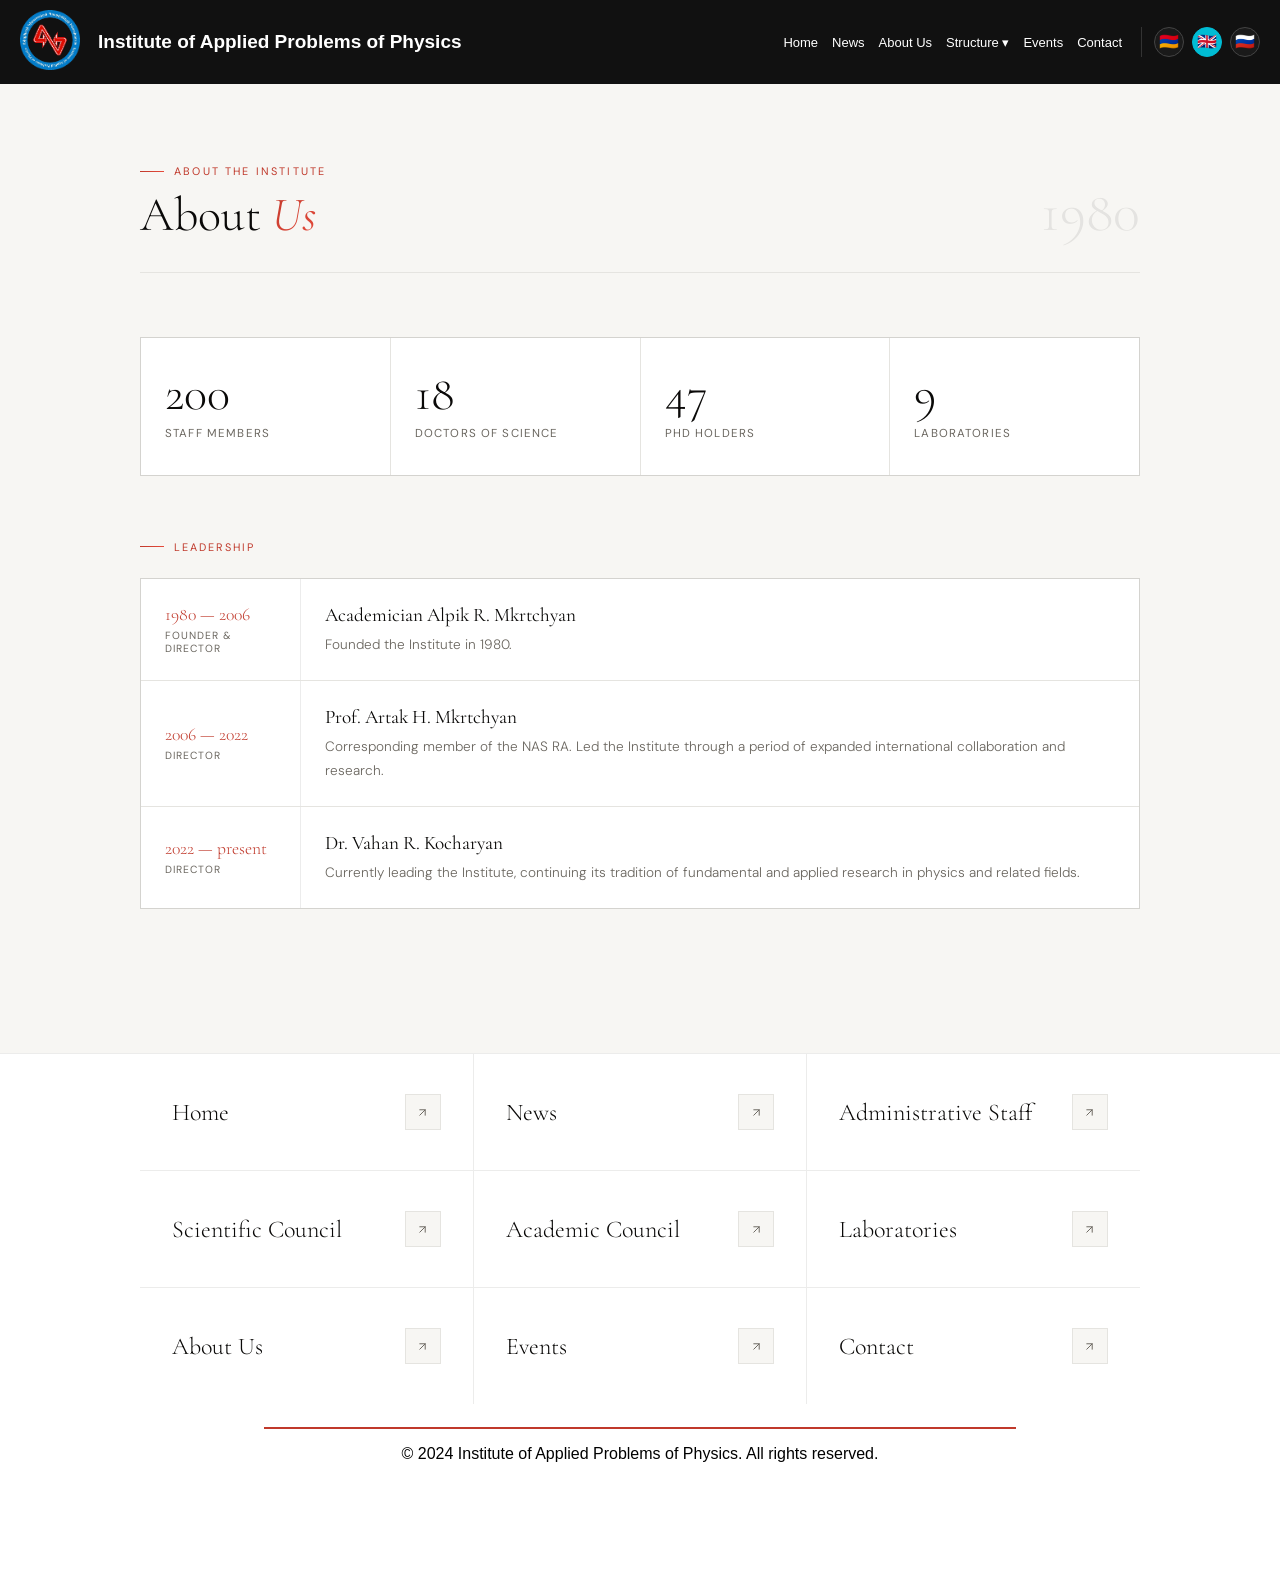
==== commit 0bbfceab: "Remove about page research and overview sections Made-with: Cursor" ====
--- a/about/about.html
+++ b/about/about.html
@@ -104,56 +104,6 @@
       </div>
     </div>
 
-    <!-- Research areas -->
-    <p class="a-section-label">Research Areas</p>
-    <div class="a-research">
-      <div class="a-ritem">
-        <span class="a-rnum">01</span>
-        <p class="a-rname">Condensed Matter Physics</p>
-      </div>
-      <div class="a-ritem">
-        <span class="a-rnum">02</span>
-        <p class="a-rname">Acoustics & Acoustophysics</p>
-      </div>
-      <div class="a-ritem">
-        <span class="a-rnum">03</span>
-        <p class="a-rname">Radiation Physics</p>
-      </div>
-      <div class="a-ritem">
-        <span class="a-rnum">04</span>
-        <p class="a-rname">Low-Temperature Plasma Physics</p>
-      </div>
-      <div class="a-ritem">
-        <span class="a-rnum">05</span>
-        <p class="a-rname">Materials Science</p>
-      </div>
-      <div class="a-ritem">
-        <span class="a-rnum">06</span>
-        <p class="a-rname">Nano & Mesoscale Systems</p>
-      </div>
-      <div class="a-ritem">
-        <span class="a-rnum">07</span>
-        <p class="a-rname">Medical Physics</p>
-      </div>
-      <div class="a-ritem">
-        <span class="a-rnum">08</span>
-        <p class="a-rname">Alternative Energy</p>
-      </div>
-      <div class="a-ritem">
-        <span class="a-rnum">09</span>
-        <p class="a-rname">Scientific Instrumentation</p>
-      </div>
-    </div>
-
-    <!-- Text -->
-    <p class="a-section-label">Overview</p>
-    <div class="a-text-block">
-      <p class="a-text">The IAPP Institute is located at 25 Hr. Nersisyan Street in Yerevan. With a strong foundation of scientific tradition and a well-established research school, the Institute currently employs approximately 200 staff members, including three Corresponding Members of the NAS RA, eighteen Doctors of Science, and forty-seven Candidates of Science.</p>
-      <p class="a-text">From its founding in 1980 until 2006, the Institute was directed by Academician Alpik R. Mkrtchyan. After returning to Yerevan in 1968, he focused his research on gamma-resonance (Mössbauer) spectroscopy, X-ray and optical modulation spectroscopy, acoustics, and the development of scientific instruments. Having assembled a team of talented young specialists, he began establishing the Institute in 1980.</p>
-      <p class="a-text">Based on the results of fundamental investigations conducted at the Institute, a new scientific discipline — acoustophysics — has emerged. This field examines various physical phenomena in the presence of acoustic fields. The Institute actively pursues scientific and technical developments, including the creation of innovative prototypes of scientific instruments.</p>
-      <p class="a-text">The Institute regularly organizes international scientific meetings, including the International Conference on Electron, Positron, Neutron, and X-Ray Scattering under External Influences, the International Scientific School for Radiation Physics Named after Academician Alpik Mkrtchyan (ASRP), the International Scientific School-Conference on Acoustophysics, and the International Scientific School Named After G. A. Askaryan.</p>
-    </div>
-
   </div>
 </section>
 
